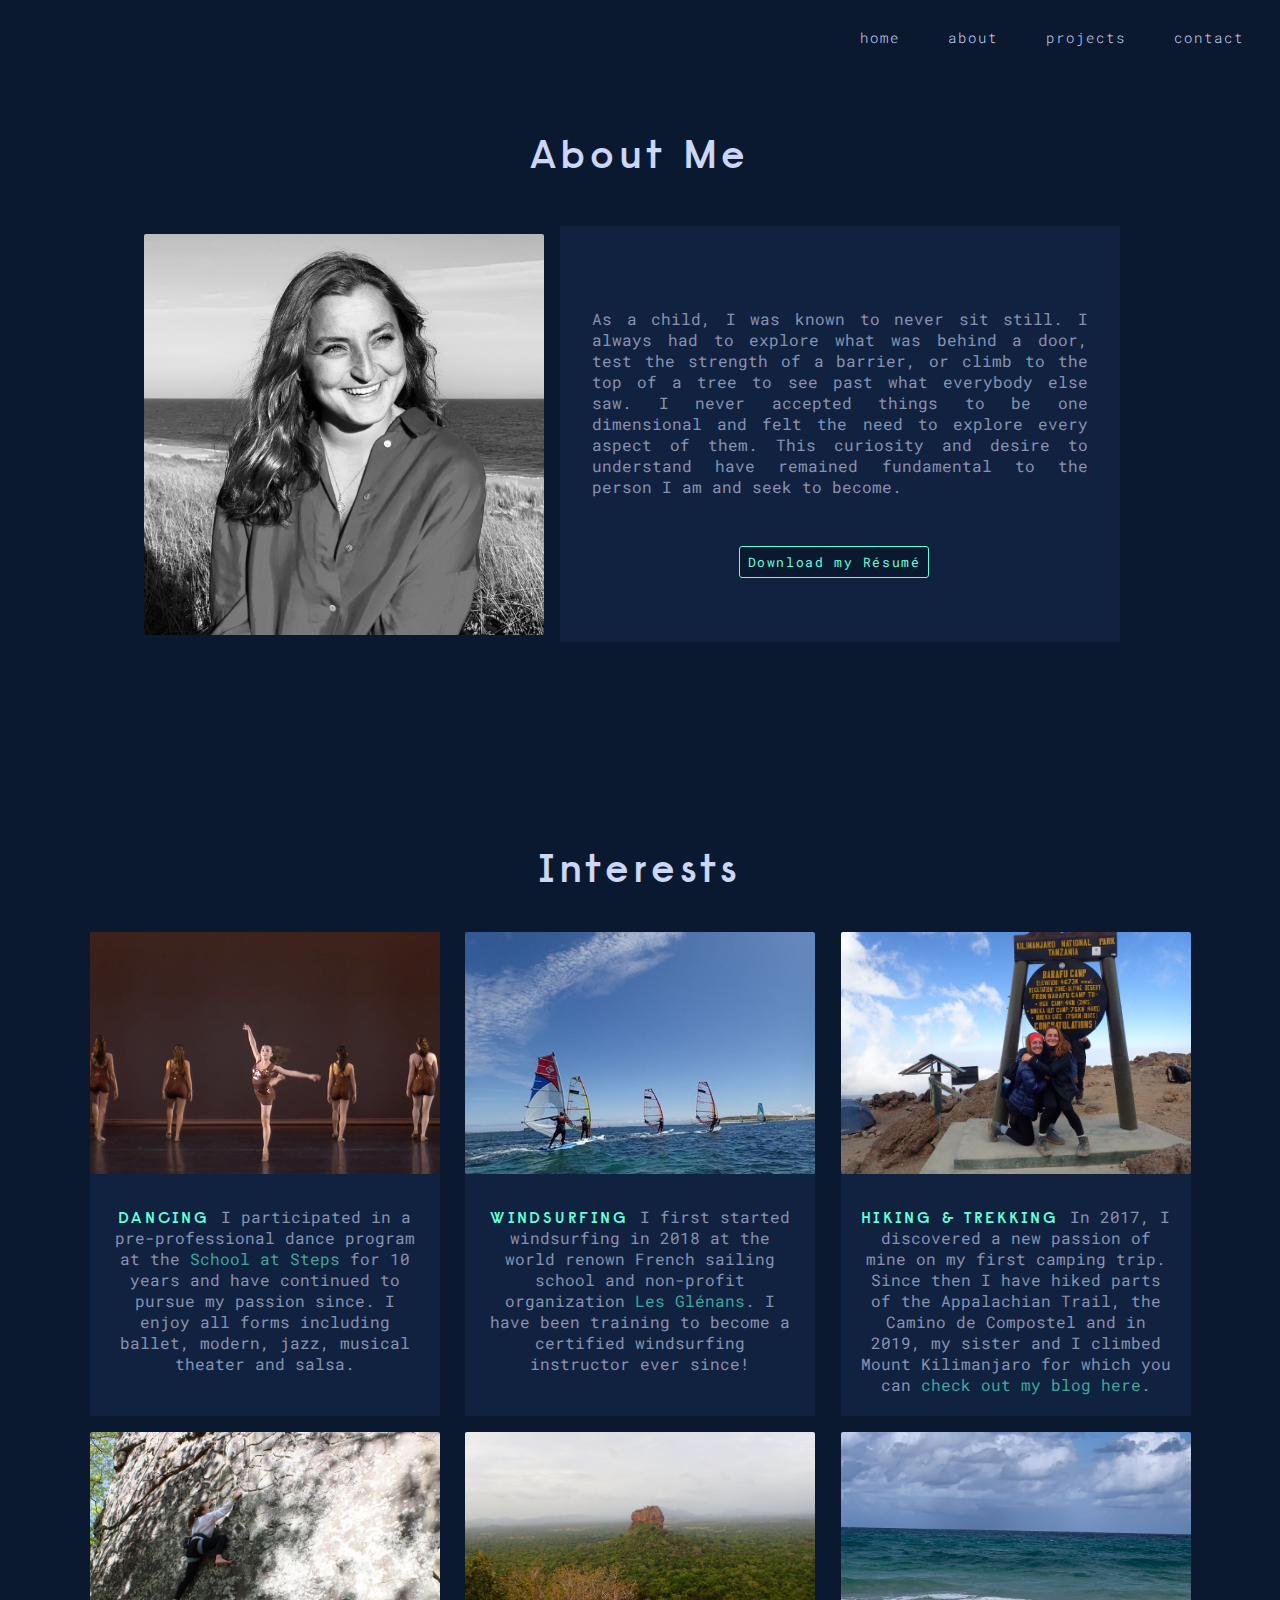
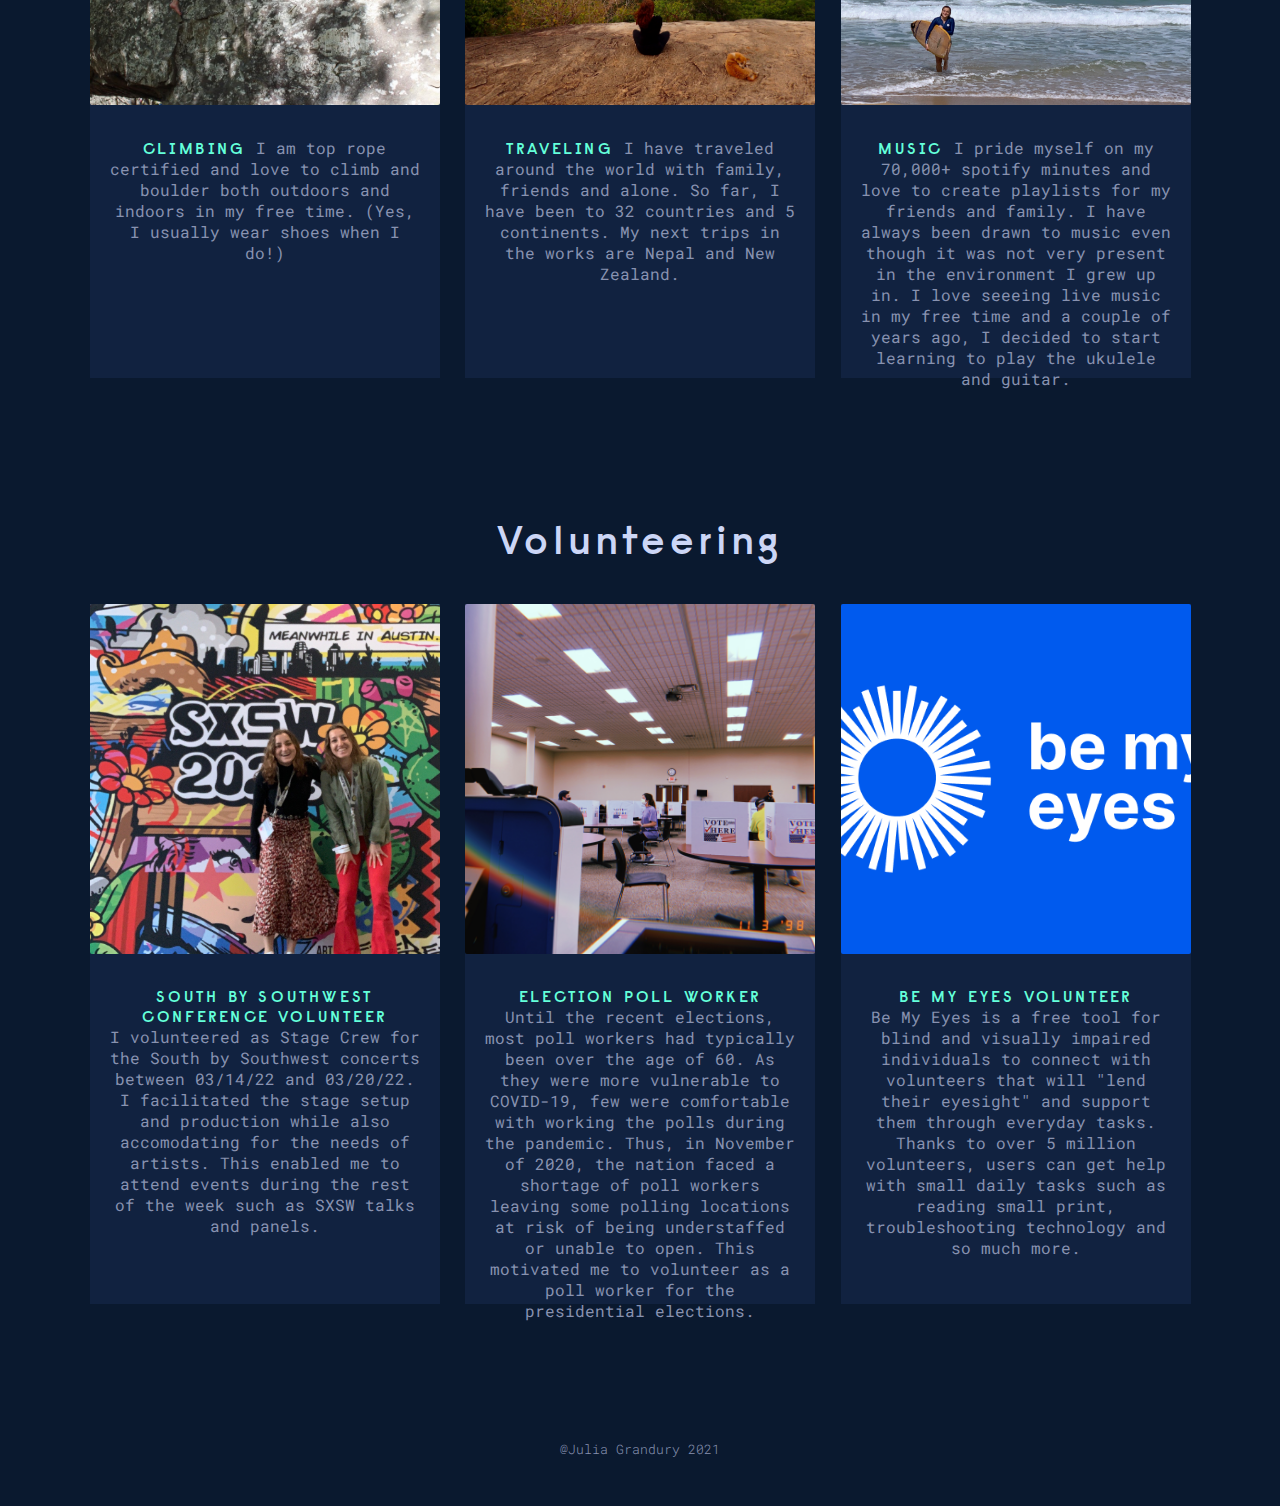
==== about.html @ 2f0310a8 "index.html edited for mobile" ====
<html lang="en">

<head>
    <meta charset="UTF-8">
    <title>Julia Grandury</title>
    <link rel="stylesheet" href="./index.css">
    <link rel="stylesheet" href="./about.css">
    <!-- Roboto Mono -->
    <link href="https://fonts.googleapis.com/css2?family=Roboto+Mono:wght@100;200;300;400&display=swap"
        rel="stylesheet">
    <!-- Roboto -->
    <link
        href="https://fonts.googleapis.com/css2?family=Roboto:ital,wght@0,100;0,300;0,400;1,100;1,300;1,400&display=swap"
        rel="stylesheet">
</head>

<body>
    <!-- SITEWIDE HEADER BEGINNING -->
    <nav class="navbar">
        <div class="logo">JG</div>

        <div class="navbar-links">
            <ul>
                <li><a href="index.html">home</a></li>
                <li><a href="#">about</a></li>
                <li><a href="projects.html">projects</a></li>
                <li><a href="contact.html">contact</a></li>
            </ul>
        </div>
    </nav>
    <!-- SITEWIDE HEADER END -->


    <h2>About Me</h2>
    <section class="bio-container">
        <div class="profile-pic">
            <img src="images/profile.jpeg" alt="An image of Julia">
        </div>

        <div class="bio-text">
            <p> As a child, I was known to never sit still. I always had to explore what was behind a door, test the
                strength of a barrier,
                or climb to the top of a tree to see past what everybody else saw. I never accepted things to be one
                dimensional and felt the need
                to explore every aspect of them. This curiosity and desire to understand have remained fundamental to
                the person I am and seek to become.</p>

            <button class="resume-button">
                <a href="#">Download my Résumé</a>
            </button>
        </div>
    </section>


    <!-- Interests Section -->
    <h2>Interests</h2>
    <section class="interests-container">

        <div class="card">
            <img src="images/dance.png" alt="image of a dance performance">
            <div class="card-text">
                <p><span class="title">Dancing</span> I participated in a pre-professional dance program at the
                    <a target="_blank"
                        href="https://stepsnyc.com/youthprograms/academic-year/pre-professional-program-ages-7-18/">School
                        at Steps</a> for 10 years and have continued to pursue my passion since. I enjoy all forms
                    including ballet, modern, jazz,
                    musical theater and salsa.
                </p>
            </div>
        </div>

        <div class="card">
            <img src="images/windsurf.JPG" alt="image of windsurfers">
            <div class="card-text">
                <p><span class="title">Windsurfing</span> I first started windsurfing in 2018 at the world renown French
                    sailing school
                    and non-profit organization <a target="_blank" href="https://www.glenans.asso.fr/">Les Glénans</a>.
                    I have been training to become a certified windsurfing instructor ever since!</p>
            </div>
        </div>

        <div class="card">
            <img src="images/kili.JPG" alt="">
            <div class="card-text">
                <p><span class="title">Hiking & Trekking</span> In 2017, I discovered a new passion of mine on my first
                    camping trip. Since then I have hiked parts of the Appalachian Trail, the Camino de Compostel and in
                    2019, my
                    sister and I climbed Mount Kilimanjaro for which you can <a target="_blank"
                        href="error404.html">check out my blog here</a>.
                </p>
            </div>
        </div>

        <div class="card">
            <img src="images/climbing.JPG" alt="">
            <div class="card-text">
                <p><span class="title">Climbing</span> I am top rope certified and love to climb and boulder
                    both outdoors and indoors in my free time. (Yes, I usually wear shoes when I do!)</p>
            </div>
        </div>

        <div class="card">
            <img src="images/srilanka.JPG" alt="">
            <div class="card-text">
                <p><span class="title">Traveling</span> I have traveled around the world with family, friends and alone.
                    So far, I have been to 32 countries and 5 continents. My next trips in the works are
                    Nepal and New Zealand.</p>
            </div>
        </div>

        <div class="card">
            <img src="images/surf.JPEG" alt="">
            <div class="card-text">
                <p><span class="title">Music</span> I pride myself on my 70,000+ spotify minutes and love to create
                    playlists for my friends and family. I have always been drawn to music even though it was not very
                    present in the environment I grew up in. I love seeeing live music in my free time and a couple of
                    years ago, I decided to start learning to play the ukulele and guitar.
            </div>
        </div>

    </section>


    <!-- Volunteering Section -->
    <h2>Volunteering</h2>
    <section class="volunteer-container">

        <div class="card">
            <img src="images/sxsw.jpeg" alt="">
            <div class="card-text">
                <p><span class="title">South By Southwest Conference Volunteer</span><br>
                    I volunteered as Stage Crew for the South by Southwest concerts between 03/14/22 and 03/20/22.
                    I facilitated the stage setup and production while also accomodating for the needs of artists.
                    This enabled me to attend events during the rest of the week such as SXSW talks and panels.
                </p>
            </div>
        </div>

        <div class="card">
            <img src="images/pollworking.JPG" alt="">
            <div class="card-text">
                <p><span class="title">Election Poll Worker</span><br> Until the recent elections, most poll workers had
                    typically been over the age of 60. As they were more vulnerable to COVID-19, few were comfortable
                    with working the polls during the pandemic. Thus, in November of 2020, the nation faced a shortage
                    of poll workers leaving some polling locations at risk of being understaffed or unable to open. This
                    motivated me to volunteer as a poll worker for the presidential elections.
                </p>
            </div>
        </div>

        <div class="card">
            <img src="images/bemyeyes.png" alt="">
            <div class="card-text">
                <p><span class="title">Be My Eyes Volunteer</span><br> Be My Eyes is a free tool for blind and visually
                    impaired individuals to connect with volunteers that will "lend their eyesight" and support
                    them through everyday tasks. Thanks to over 5 million volunteers, users can get help
                    with small daily tasks such as reading small print, troubleshooting
                    technology and so much more.
                </p>
            </div>
        </div>

    </section>

    <footer>
        <p>@Julia Grandury 2021</p>
    </footer>

</body>

</html>
---- index.css ----
@font-face {
    font-family: 'Raisonne';
    src: url("fonts/raisonne/@font-face/05d0872c73920fc4541caa9c7950f686.eot");
    src: url("fonts/raisonne/@font-face/05d0872c73920fc4541caa9c7950f686.woff") format("woff"),
        url("fonts/raisonne/@font-face/05d0872c73920fc4541caa9c7950f686.ttf") format("ttf"),
        url("fonts/raisonne/@font-face/05d0872c73920fc4541caa9c7950f686.svg") format("svg");
}

* {
    box-sizing: border-box;
    padding: 0;
    margin: 0;
}

.about a {
    color: inherit;
}

.about a:hover {
    color: #64ffda;
}

body {
    font-family: 'Roboto Mono', monospace;
    background-color: #0a192f;
    color: #8892b0;
}

.contact {
    align-items: center;
    margin: 5% 0% 5%;
}

.contact-icons {
    width: 35px;
    padding: 5px;
    border: solid 1px #64ffda;
    border-radius: 3px;
}

.contact-icons:hover {
    background-color: rgba(100, 255, 218, 0.4);
}

.contact li {
    list-style: none;
    padding-right: 10px;
}

.contact li a {
    text-decoration: none;
    padding: 0 10px;
}

.contact ul {
    display: flex;
    width: 100%;
}

footer p {
    text-align: center;
    font-size: 13px;
    font-weight: 300;
    margin-bottom: 3rem;
}

.home-container {
    width: 90%;
    margin: 4rem 5% 8rem;
}

h1 {
    color: #ffffffe6;
    font-family: 'Raisonne', sans-serif;
    font-size: 54px;
    letter-spacing: 0.25rem;
    line-height: 7rem;
}

h2 {
    color: #64ffda;
    font-family: 'Roboto Mono', monospace;
    font-size: 16px;
}
.icon{
    display: none;
}
.logo {
    font-size: 1.5rem;
    margin: 0.75rem;
    color: #0a192f;
}

.navbar {
    display: flex;
    justify-content: space-between;
    align-items: center;
    padding: 0.5rem 0.75rem;
}

.navbar-links ul {
    display: flex;
    margin: 0;
    padding: 0;
}

.navbar-links li {
    list-style: none;
}

.navbar-links li a {
    text-decoration: none;
    color: #ccd6f6;
    padding: 1.5rem;
    font-size: 14px;
    font-weight: 300;
    font-family: 'Roboto Mono', monospace;
    letter-spacing: 2px;
}

.navbar-links li a:hover {
    color: #64ffda;
}

.resume-button {
    background-color: rgb(10, 25, 47);
    border: solid 1px #64ffda;
    border-radius: 3px;
    margin-right: 0.75rem;
    padding: 8px 8px;
}

.resume-button a {
    font-family: 'Roboto Mono', monospace;
    letter-spacing: 0.1rem;
    text-decoration: none;
    color: rgb(100, 255, 218);
}

.resume-button:hover {
    background-color: rgba(100, 255, 218, 0.4);
}

.typewriter-header {
    color: #8892b0;
    margin-top: -3rem;
    overflow: hidden;
    white-space: nowrap;
    animation: typing 3.5s steps(80, end)
}

@keyframes typing {
    from {
        width: 0
    }

    to {
        width: 100%
    }
}



/* ----------------------------------------------------------------------- */
/* ----------------------------------------------------------------------- */
/* ----------------------- MEDIA QUERIES --------------------------------- */
/* ----------------------------------------------------------------------- */
/* ----------------------------------------------------------------------- */

@media only screen and (max-width: 1020px) {
    .typewriter-header {
        display: none;
    }
}

@media only screen and (max-width: 768px) {
    /* turn navbar into hamburger menu */
    .navbar {
        overflow: hidden;
        position: relative;
        padding: 1.25rem;
    }
    .navbar-links {
        display: none;
    }
    .navbar-links a {
        background-color: #0a192f;
        color: #64ffda;
        padding: 14px 16px;
        text-decoration: none;
        font-size: 17px;
        display: block;
    }
    .navbar a.icon {
        display: block;
        position: absolute;
        right: 0;
        top: 0;
    }
    .fa-bars{
        color: white;
    }
    /* fix display of contact section */
    .contact ul {
        margin-top: 5%;
        display: flex;
        flex-wrap: wrap;
        justify-content: flex-start;
    }

    .contact li {
        padding-top: 1rem;
    }

    footer {
        display: none;
    }

    .home-container p {
        text-align: justify;
        font-size: 14px;
    }

    .logo {
        display: none;
    }

    .resume-button {
        display: none;
    }
}

@media only screen and (max-width: 500px) {
    .about {
        margin-top: 2rem;
        padding-right: 1rem;
    }

    h1 {
        padding-top: 1rem;
        font-size: 35px;
        letter-spacing: 0.25rem;
        line-height: normal;
    }

    h2 {
        font-size: 14px;
    }

    .home-container {
        width: 80vh;
        margin: 12% 10%;
    }
}
---- about.css ----
.bio-container{
    margin: 1rem 5rem 8rem;
    display: inline-flex;
    flex-flow: wrap;
    align-items: center;
    justify-content: center;
}
.bio-text{
    background-color: #112240;
    font-family: 'Roboto Mono', monospace;
    text-align: center;
    width: 50%;
    min-width: 350px;
    min-height: 350px;
    margin: 1rem 1rem;
    padding: 2rem;
    border-radius: 2px;
}
.bio-text p{
    text-align: justify;
    margin: 10% 0;
}
.card{
    margin: 0.5rem 0;
    min-width: 350px;
    width: 30%;
    background-color: #112240;
}
.card img{
    width: 100%;
    height: 50%;
    object-fit: cover;
    border-radius: 2px;
}
.card .title{
    text-transform: uppercase;
    font-family: 'Raisonne', sans-serif;
    letter-spacing: 0.2rem;
    color: #64ffda;
}
.card-text{
    padding: 2rem 1rem 0;
    text-align: center;
}
.card-text a{
    text-decoration: none;
    color: rgba(100, 255, 219, 0.6);
}
.card-text a:hover{
    color: #e6f1ff;
}
h2{
    text-align: center;
    margin-top: 3.5rem;
    padding-bottom: 1rem;
    font-size: 40px;
    color: #ccd6f6;
    letter-spacing: 0.3rem;
    font-family: 'Raisonne', sans-serif;
}
.interests-container, .volunteer-container{
    width: 90%;
    margin: 1rem 5% 8rem;
    display: flex;
    flex-flow: row wrap;
    justify-content: space-evenly;
    align-items: stretch;
}
.profile-pic{
    max-width: 400px;
    max-height: 400px;
}
.profile-pic img{ 
    width: 100%;
    height: 100%;
    object-fit: cover;
    border-radius: 2px;
}
.resume-button{
    background-color:  rgb(10, 25, 47);
    border: solid 1px #64ffda;
    border-radius: 3px;
    padding: 6px 8px;
    margin-bottom: 2rem;
}
.resume-button a{
    font-family: 'Roboto Mono', monospace;
    letter-spacing: 0.1rem;
    text-decoration: none;
    color: rgb(100, 255, 218);
}





@media only screen and (max-width: 1225px) and (min-width:920px){
    .card{
        width: 40%;
    }
}
@media only screen and (max-width: 920px){
    .interests-container, .volunteer-container{
        display: inline-block;
    }
    .card{
        width: 100%;
        padding-bottom: 2rem;
        margin: 1rem 0;
    }
    .card-text{
        font-size: 14px;
    }
}
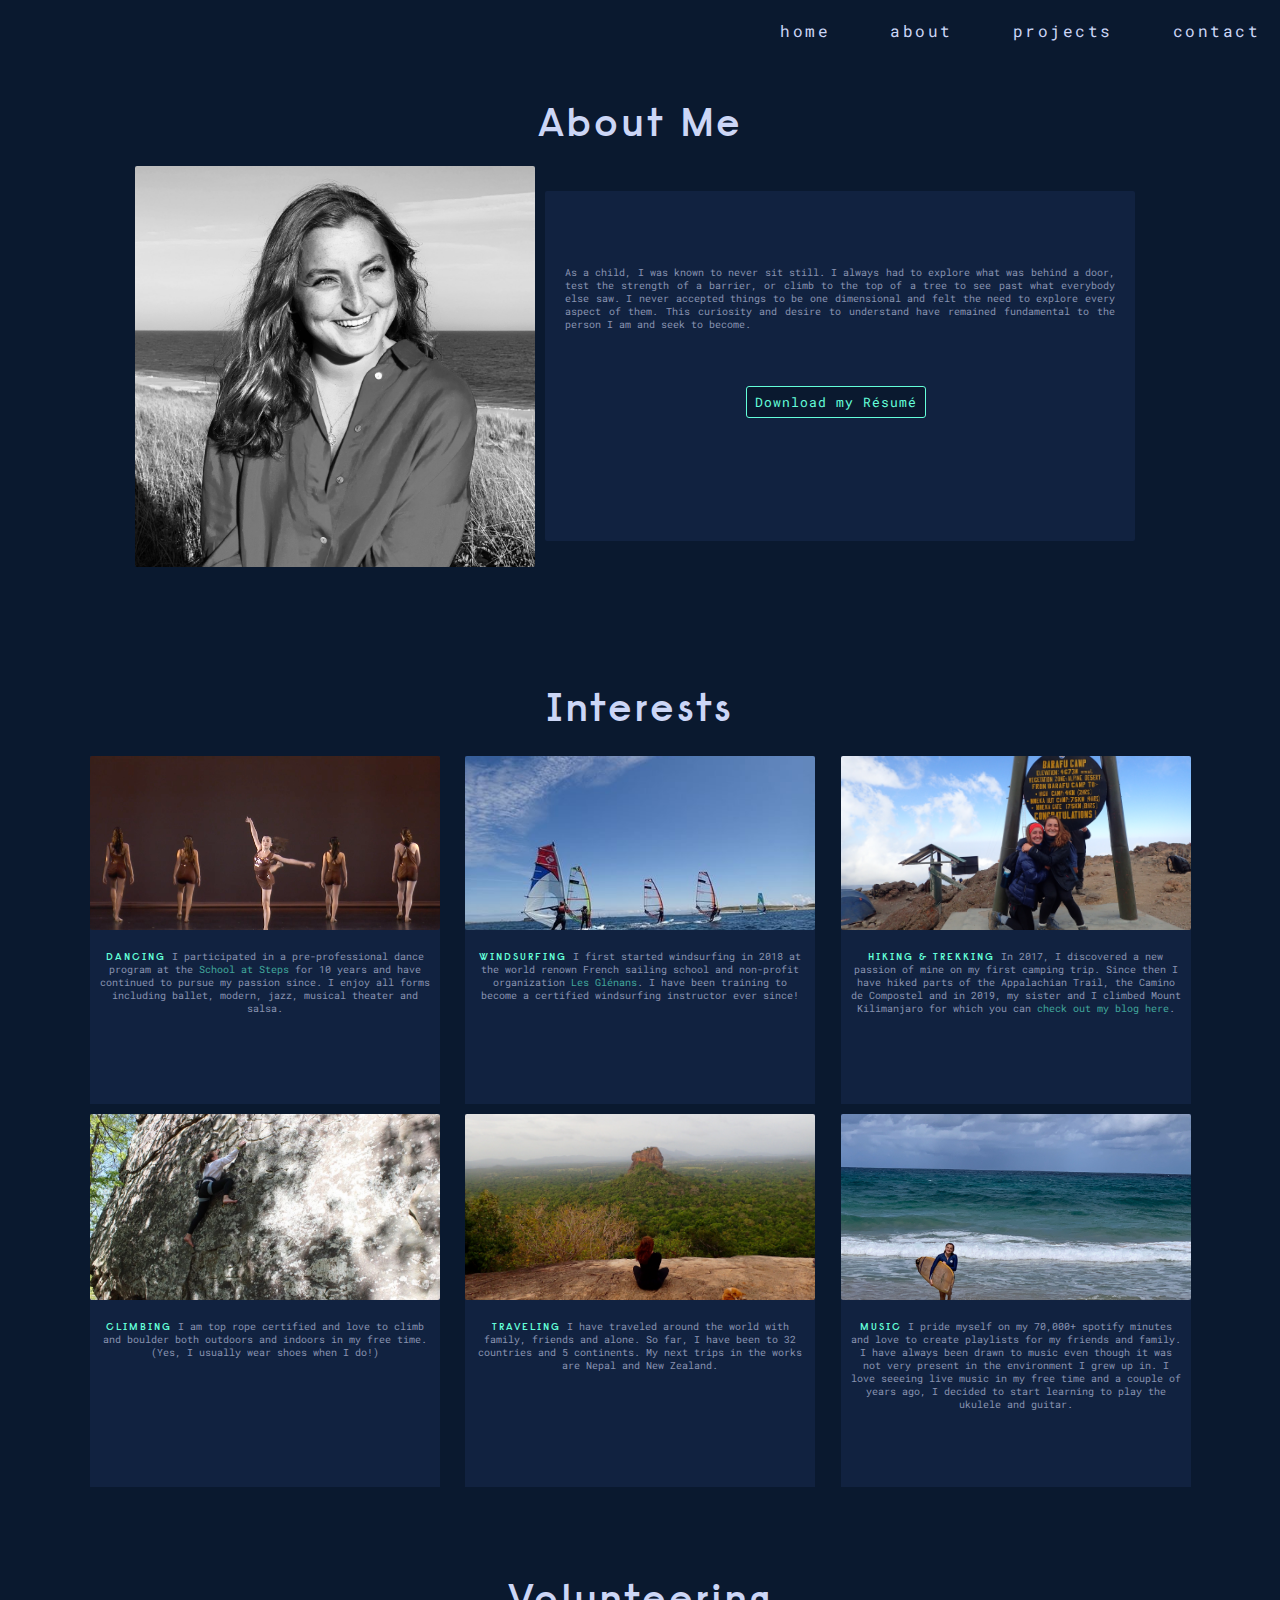
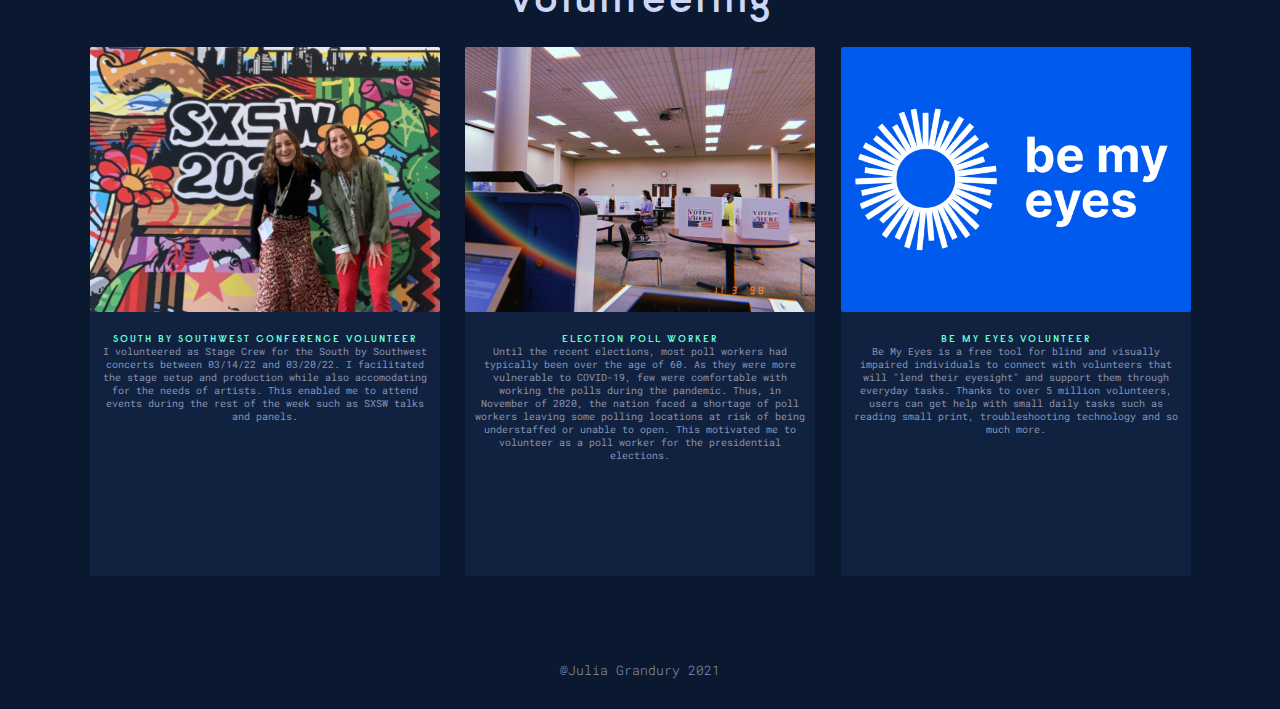
==== commit c0cffb1a: "Oh navbar please humor me" ====
--- a/about.html
+++ b/about.html
@@ -16,20 +16,31 @@
 
 <body>
     <!-- SITEWIDE HEADER BEGINNING -->
-    <nav class="navbar">
-        <div class="logo">JG</div>
-
-        <div class="navbar-links">
-            <ul>
-                <li><a href="index.html">home</a></li>
-                <li><a href="#">about</a></li>
-                <li><a href="projects.html">projects</a></li>
-                <li><a href="contact.html">contact</a></li>
+    <header class="header">
+        <nav class="navbar">
+            <a href="#" class="nav-logo">JG</a>
+            <ul class="nav-menu">
+                <li class="nav-item">
+                    <a href="index.html" class="nav-link">home</a>
+                </li>
+                <li class="nav-item">
+                    <a href="about.html" class="nav-link">about</a>
+                </li>
+                <li class="nav-item">
+                    <a href="projects.html" class="nav-link">projects</a>
+                </li>
+                <li class="nav-item">
+                    <a href="contact.html" class="nav-link">contact</a>
+                </li>
             </ul>
-        </div>
-    </nav>
+            <div class="hamburger">
+                <span class="bar"></span>
+                <span class="bar"></span>
+                <span class="bar"></span>
+            </div>
+        </nav>
+    </header>
     <!-- SITEWIDE HEADER END -->
-
 
     <h2>About Me</h2>
     <section class="bio-container">
--- a/index.css
+++ b/index.css
@@ -7,9 +7,9 @@
 }
 
 * {
+    margin: 0;
+    padding: 0;
     box-sizing: border-box;
-    padding: 0;
-    margin: 0;
 }
 
 .about a {
@@ -18,6 +18,10 @@
 
 .about a:hover {
     color: #64ffda;
+}
+
+.about p{
+    font-size: 18px;
 }
 
 body {
@@ -64,61 +68,78 @@
     margin-bottom: 3rem;
 }
 
+.hamburger {
+    display: none;
+}
+
+.hamburger .bar {
+    display: block;
+    width: 25px;
+    height: 3px;
+    margin: 5px auto;
+    -webkit-transition: all 0.3s ease-in-out;
+    transition: all 0.3s ease-in-out;
+    background-color: #64ffda;
+}
+
+html {
+    font-size: 62.5%;
+    background-color: #0a192f;
+}
+
 .home-container {
-    width: 90%;
-    margin: 4rem 5% 8rem;
+    padding: 6rem;
+    margin-top: 3%;
 }
 
 h1 {
     color: #ffffffe6;
     font-family: 'Raisonne', sans-serif;
-    font-size: 54px;
+    font-size: 60px;
     letter-spacing: 0.25rem;
-    line-height: 7rem;
+    line-height: 10rem;
 }
 
 h2 {
     color: #64ffda;
     font-family: 'Roboto Mono', monospace;
-    font-size: 16px;
-}
-.icon{
-    display: none;
-}
-.logo {
-    font-size: 1.5rem;
-    margin: 0.75rem;
-    color: #0a192f;
+    font-size: 20px;
+}
+
+.nav-menu {
+    display: flex;
+    justify-content: space-between;
+    align-items: center;
+}
+
+.nav-menu li {
+    list-style: none;
 }
 
 .navbar {
     display: flex;
     justify-content: space-between;
     align-items: center;
-    padding: 0.5rem 0.75rem;
-}
-
-.navbar-links ul {
-    display: flex;
-    margin: 0;
-    padding: 0;
-}
-
-.navbar-links li {
-    list-style: none;
-}
-
-.navbar-links li a {
+    padding: 2rem 2rem;
+}
+
+.nav-logo {
+    color: #0a192f;
+}
+
+.nav-item a {
     text-decoration: none;
+    font-size: 16px;
+    font-weight: 400;
     color: #ccd6f6;
-    padding: 1.5rem;
-    font-size: 14px;
-    font-weight: 300;
-    font-family: 'Roboto Mono', monospace;
-    letter-spacing: 2px;
-}
-
-.navbar-links li a:hover {
+    letter-spacing: 0.25rem;
+}
+
+.nav-item {
+    margin-left: 6rem;
+}
+
+.nav-link:hover {
     color: #64ffda;
 }
 
@@ -159,8 +180,6 @@
     }
 }
 
-
-
 /* ----------------------------------------------------------------------- */
 /* ----------------------------------------------------------------------- */
 /* ----------------------- MEDIA QUERIES --------------------------------- */
@@ -171,36 +190,52 @@
     .typewriter-header {
         display: none;
     }
+
+    #comma {
+        display: none;
+    }
 }
 
 @media only screen and (max-width: 768px) {
-    /* turn navbar into hamburger menu */
-    .navbar {
-        overflow: hidden;
-        position: relative;
-        padding: 1.25rem;
-    }
-    .navbar-links {
-        display: none;
-    }
-    .navbar-links a {
-        background-color: #0a192f;
-        color: #64ffda;
-        padding: 14px 16px;
-        text-decoration: none;
-        font-size: 17px;
+
+    /* Responsiveness of navbar */
+    .nav-menu {
+        position: fixed;
+        left: -100%;
+        top: 5rem;
+        flex-direction: column;
+        background-color: rgb(17, 34, 64);
+        width: 100%;
+        text-align: center;
+        transition: 0.3s;
+    }
+
+    .nav-menu.active {
+        left: 0;
+    }
+
+    .nav-item {
+        margin: 2.5rem 0;
+    }
+
+    .hamburger {
         display: block;
-    }
-    .navbar a.icon {
-        display: block;
-        position: absolute;
-        right: 0;
-        top: 0;
-    }
-    .fa-bars{
-        color: white;
-    }
-    /* fix display of contact section */
+        cursor: pointer;
+    }
+
+    .hamburger.active .bar:nth-child(2) {
+        opacity: 0;
+    }
+
+    .hamburger.active .bar:nth-child(1) {
+        transform: translateY(8px) rotate(45deg);
+    }
+
+    .hamburger.active .bar:nth-child(3) {
+        transform: translateY(-8px) rotate(-45deg);
+    }
+
+    /* Display of footer and contact area */
     .contact ul {
         margin-top: 5%;
         display: flex;
@@ -218,11 +253,7 @@
 
     .home-container p {
         text-align: justify;
-        font-size: 14px;
-    }
-
-    .logo {
-        display: none;
+        font-size: 16px;
     }
 
     .resume-button {
@@ -230,7 +261,7 @@
     }
 }
 
-@media only screen and (max-width: 500px) {
+@media only screen and (max-width: 500px) and (orientation: portrait) {
     .about {
         margin-top: 2rem;
         padding-right: 1rem;
@@ -246,9 +277,4 @@
     h2 {
         font-size: 14px;
     }
-
-    .home-container {
-        width: 80vh;
-        margin: 12% 10%;
-    }
 }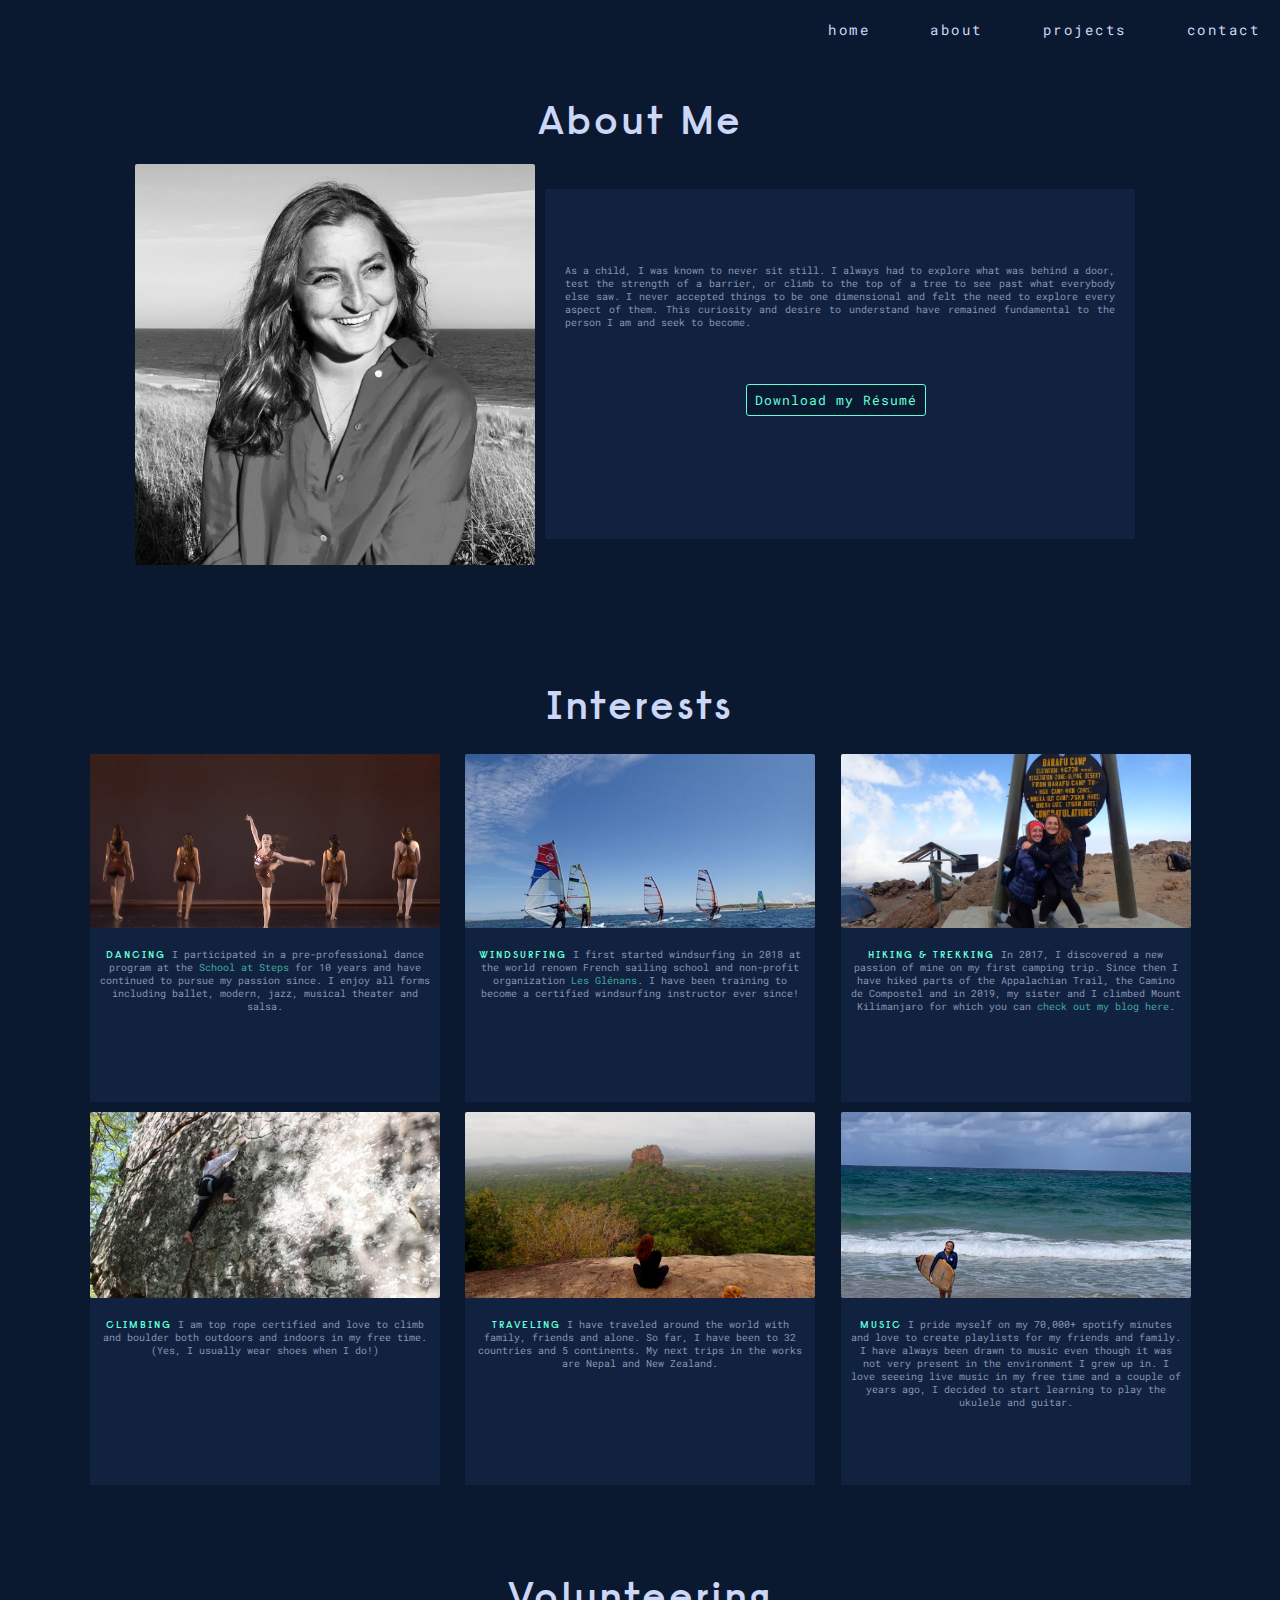
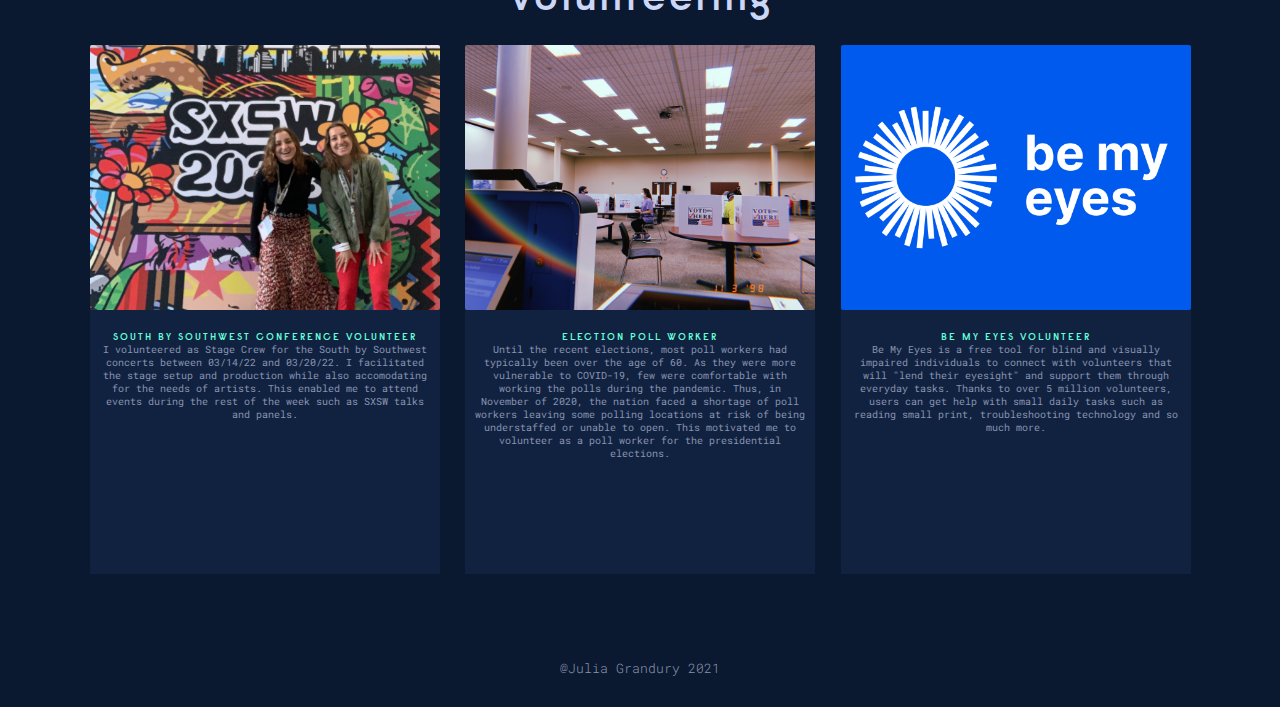
==== commit 267ed6cc: "Made a separate navbar css file" ====
--- a/about.html
+++ b/about.html
@@ -4,6 +4,7 @@
     <meta charset="UTF-8">
     <title>Julia Grandury</title>
     <link rel="stylesheet" href="./index.css">
+    <link rel="stylesheet" href="./navbar.css">
     <link rel="stylesheet" href="./about.css">
     <!-- Roboto Mono -->
     <link href="https://fonts.googleapis.com/css2?family=Roboto+Mono:wght@100;200;300;400&display=swap"
--- a/index.css
+++ b/index.css
@@ -21,7 +21,7 @@
 }
 
 .about p{
-    font-size: 18px;
+    font-size: 16px;
 }
 
 body {
@@ -68,20 +68,6 @@
     margin-bottom: 3rem;
 }
 
-.hamburger {
-    display: none;
-}
-
-.hamburger .bar {
-    display: block;
-    width: 25px;
-    height: 3px;
-    margin: 5px auto;
-    -webkit-transition: all 0.3s ease-in-out;
-    transition: all 0.3s ease-in-out;
-    background-color: #64ffda;
-}
-
 html {
     font-size: 62.5%;
     background-color: #0a192f;
@@ -89,13 +75,12 @@
 
 .home-container {
     padding: 6rem;
-    margin-top: 3%;
 }
 
 h1 {
     color: #ffffffe6;
     font-family: 'Raisonne', sans-serif;
-    font-size: 60px;
+    font-size: 50px;
     letter-spacing: 0.25rem;
     line-height: 10rem;
 }
@@ -103,44 +88,7 @@
 h2 {
     color: #64ffda;
     font-family: 'Roboto Mono', monospace;
-    font-size: 20px;
-}
-
-.nav-menu {
-    display: flex;
-    justify-content: space-between;
-    align-items: center;
-}
-
-.nav-menu li {
-    list-style: none;
-}
-
-.navbar {
-    display: flex;
-    justify-content: space-between;
-    align-items: center;
-    padding: 2rem 2rem;
-}
-
-.nav-logo {
-    color: #0a192f;
-}
-
-.nav-item a {
-    text-decoration: none;
-    font-size: 16px;
-    font-weight: 400;
-    color: #ccd6f6;
-    letter-spacing: 0.25rem;
-}
-
-.nav-item {
-    margin-left: 6rem;
-}
-
-.nav-link:hover {
-    color: #64ffda;
+    font-size: 18px;
 }
 
 .resume-button {
@@ -197,44 +145,6 @@
 }
 
 @media only screen and (max-width: 768px) {
-
-    /* Responsiveness of navbar */
-    .nav-menu {
-        position: fixed;
-        left: -100%;
-        top: 5rem;
-        flex-direction: column;
-        background-color: rgb(17, 34, 64);
-        width: 100%;
-        text-align: center;
-        transition: 0.3s;
-    }
-
-    .nav-menu.active {
-        left: 0;
-    }
-
-    .nav-item {
-        margin: 2.5rem 0;
-    }
-
-    .hamburger {
-        display: block;
-        cursor: pointer;
-    }
-
-    .hamburger.active .bar:nth-child(2) {
-        opacity: 0;
-    }
-
-    .hamburger.active .bar:nth-child(1) {
-        transform: translateY(8px) rotate(45deg);
-    }
-
-    .hamburger.active .bar:nth-child(3) {
-        transform: translateY(-8px) rotate(-45deg);
-    }
-
     /* Display of footer and contact area */
     .contact ul {
         margin-top: 5%;
--- a/navbar.css
+++ b/navbar.css
@@ -0,0 +1,90 @@
+.hamburger {
+    display: none;
+}
+
+.hamburger .bar {
+    display: block;
+    width: 25px;
+    height: 3px;
+    margin: 5px auto;
+    -webkit-transition: all 0.3s ease-in-out;
+    transition: all 0.3s ease-in-out;
+    background-color: #64ffda;
+}
+
+.nav-menu {
+    display: flex;
+    justify-content: space-between;
+    align-items: center;
+}
+
+.nav-menu li {
+    list-style: none;
+}
+
+.navbar {
+    display: flex;
+    justify-content: space-between;
+    align-items: center;
+    padding: 2rem 2rem;
+}
+
+.nav-logo {
+    color: #0a192f;
+}
+
+.nav-item a {
+    text-decoration: none;
+    font-size: 14px;
+    font-weight: 400;
+    color: #ccd6f6;
+    letter-spacing: 0.25rem;
+}
+
+.nav-item {
+    margin-left: 6rem;
+}
+
+.nav-link:hover {
+    color: #64ffda;
+}
+
+@media only screen and (max-width: 768px) {
+
+    /* Responsiveness of navbar */
+    .nav-menu {
+        position: fixed;
+        left: -100%;
+        top: 5rem;
+        flex-direction: column;
+        background-color: rgb(17, 34, 64);
+        width: 100%;
+        text-align: center;
+        transition: 0.3s;
+    }
+
+    .nav-menu.active {
+        left: 0;
+    }
+
+    .nav-item {
+        margin: 2.5rem 0;
+    }
+
+    .hamburger {
+        display: block;
+        cursor: pointer;
+    }
+
+    .hamburger.active .bar:nth-child(2) {
+        opacity: 0;
+    }
+
+    .hamburger.active .bar:nth-child(1) {
+        transform: translateY(8px) rotate(45deg);
+    }
+
+    .hamburger.active .bar:nth-child(3) {
+        transform: translateY(-8px) rotate(-45deg);
+    }
+}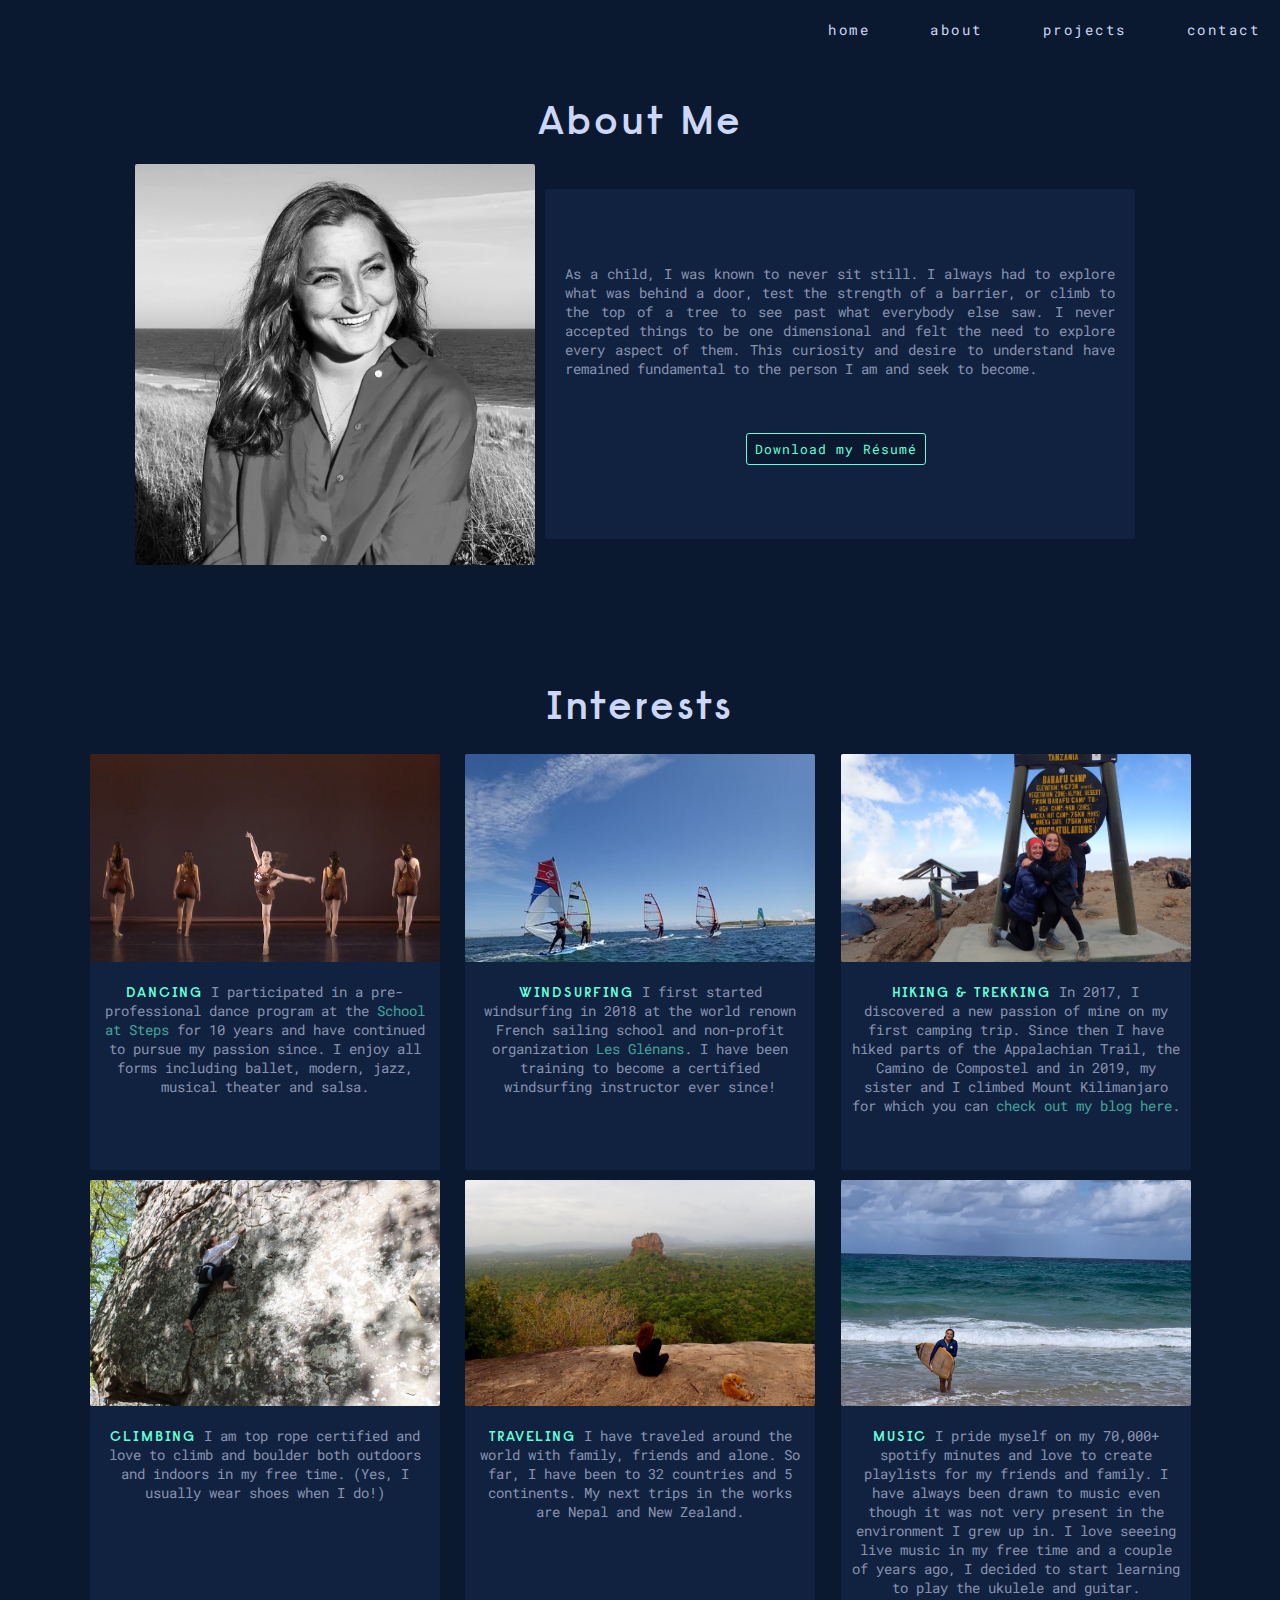
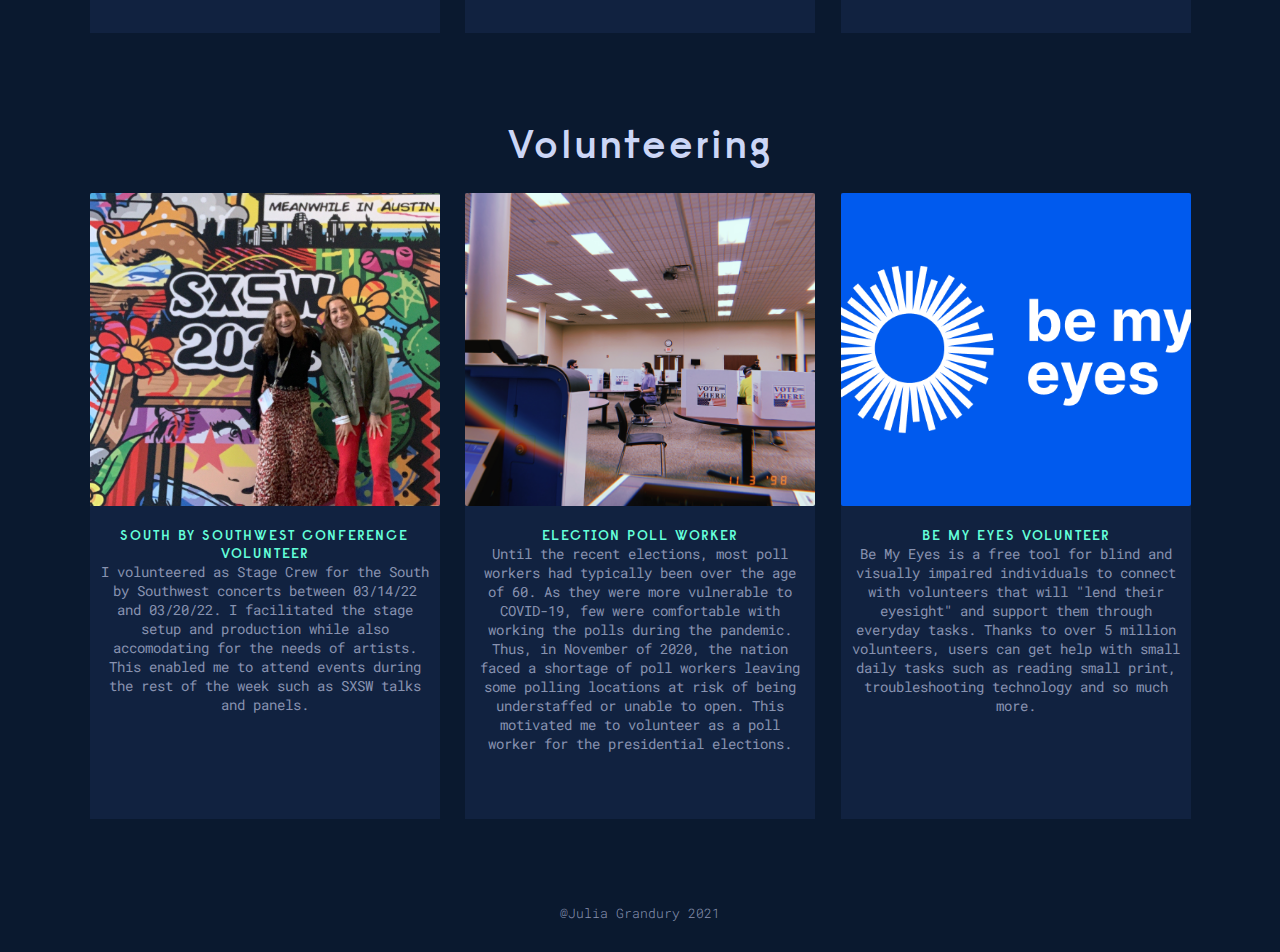
==== commit 8cab4ece: "Keep your browser on 100 percent ya dummy" ====
--- a/about.html
+++ b/about.html
@@ -178,6 +178,7 @@
         <p>@Julia Grandury 2021</p>
     </footer>
 
+    <script src="navigation.js"></script>
 </body>
 
 </html>--- a/about.css
+++ b/about.css
@@ -18,6 +18,7 @@
 }
 .bio-text p{
     text-align: justify;
+    font-size: 14px;
     margin: 10% 0;
 }
 .card{
@@ -41,6 +42,7 @@
 .card-text{
     padding: 2rem 1rem 0;
     text-align: center;
+    font-size: 14px;
 }
 .card-text a{
     text-decoration: none;
@@ -90,10 +92,6 @@
     color: rgb(100, 255, 218);
 }
 
-
-
-
-
 @media only screen and (max-width: 1225px) and (min-width:920px){
     .card{
         width: 40%;
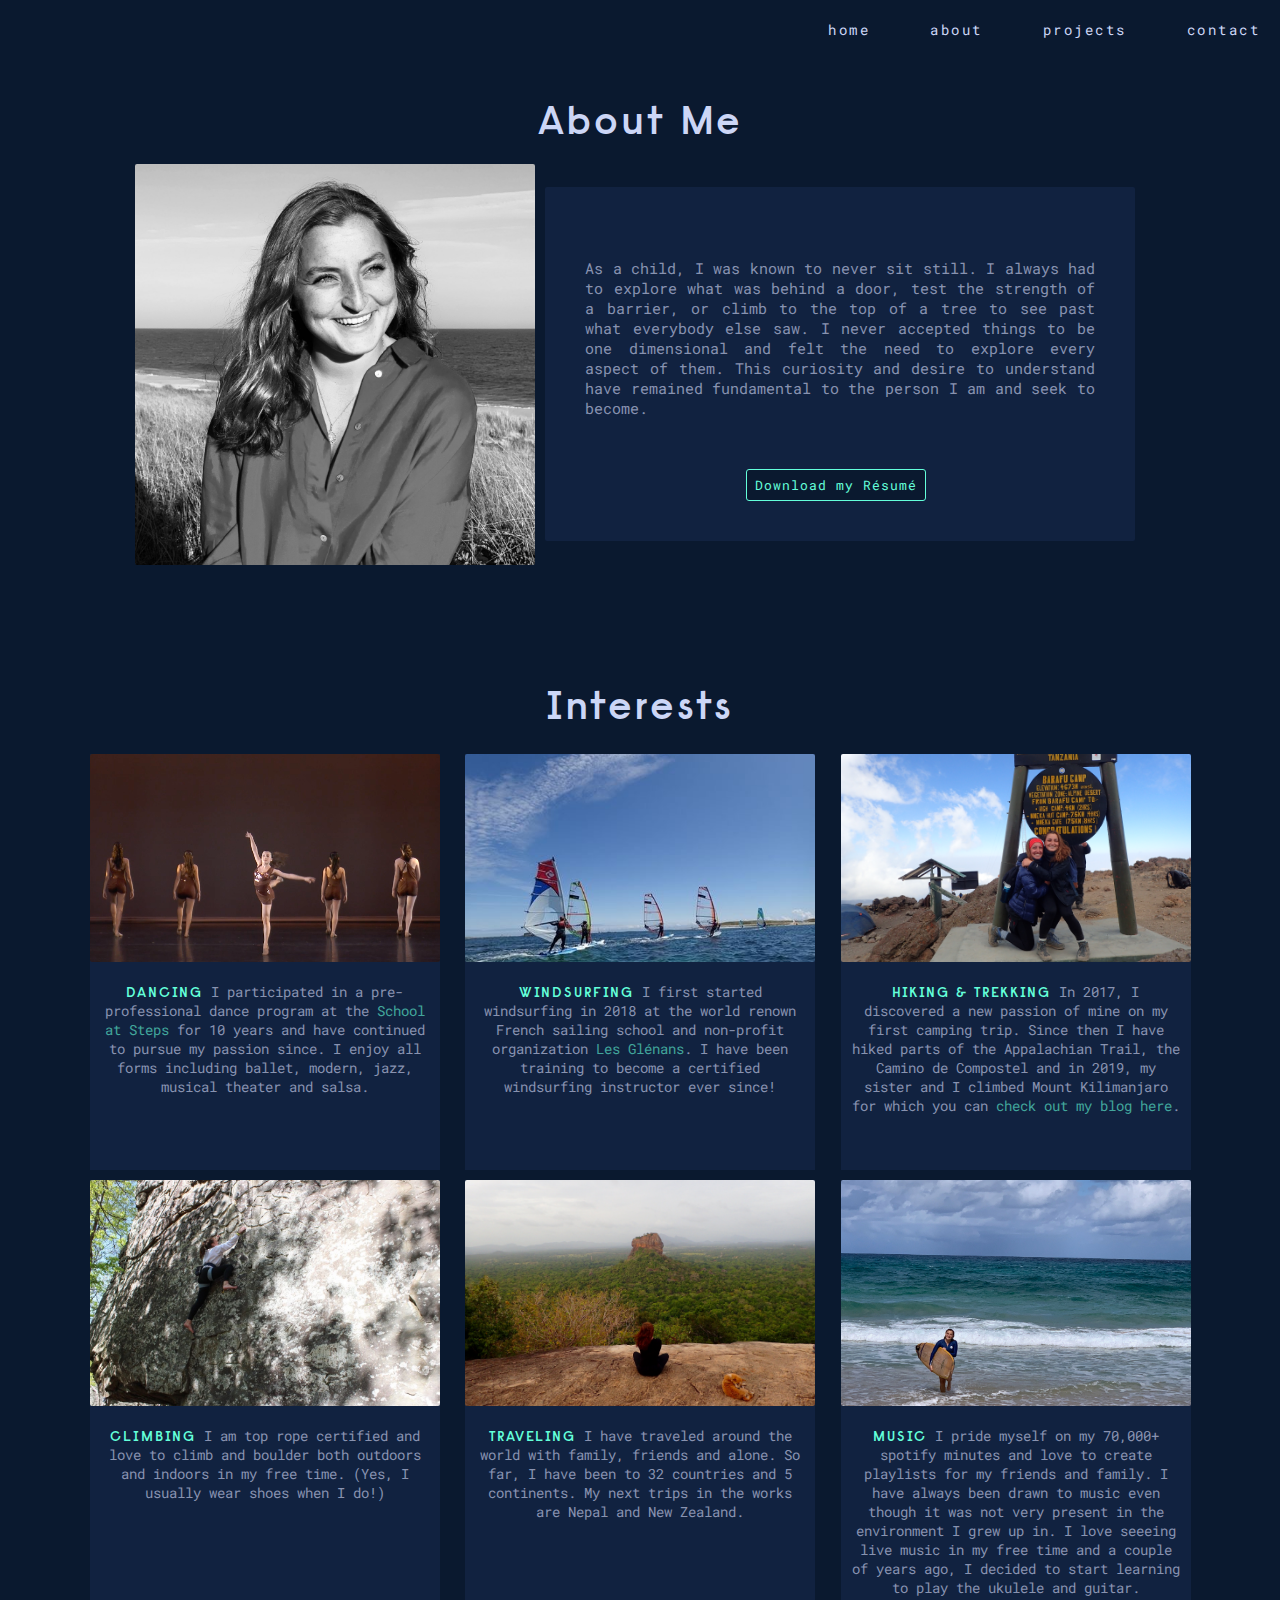
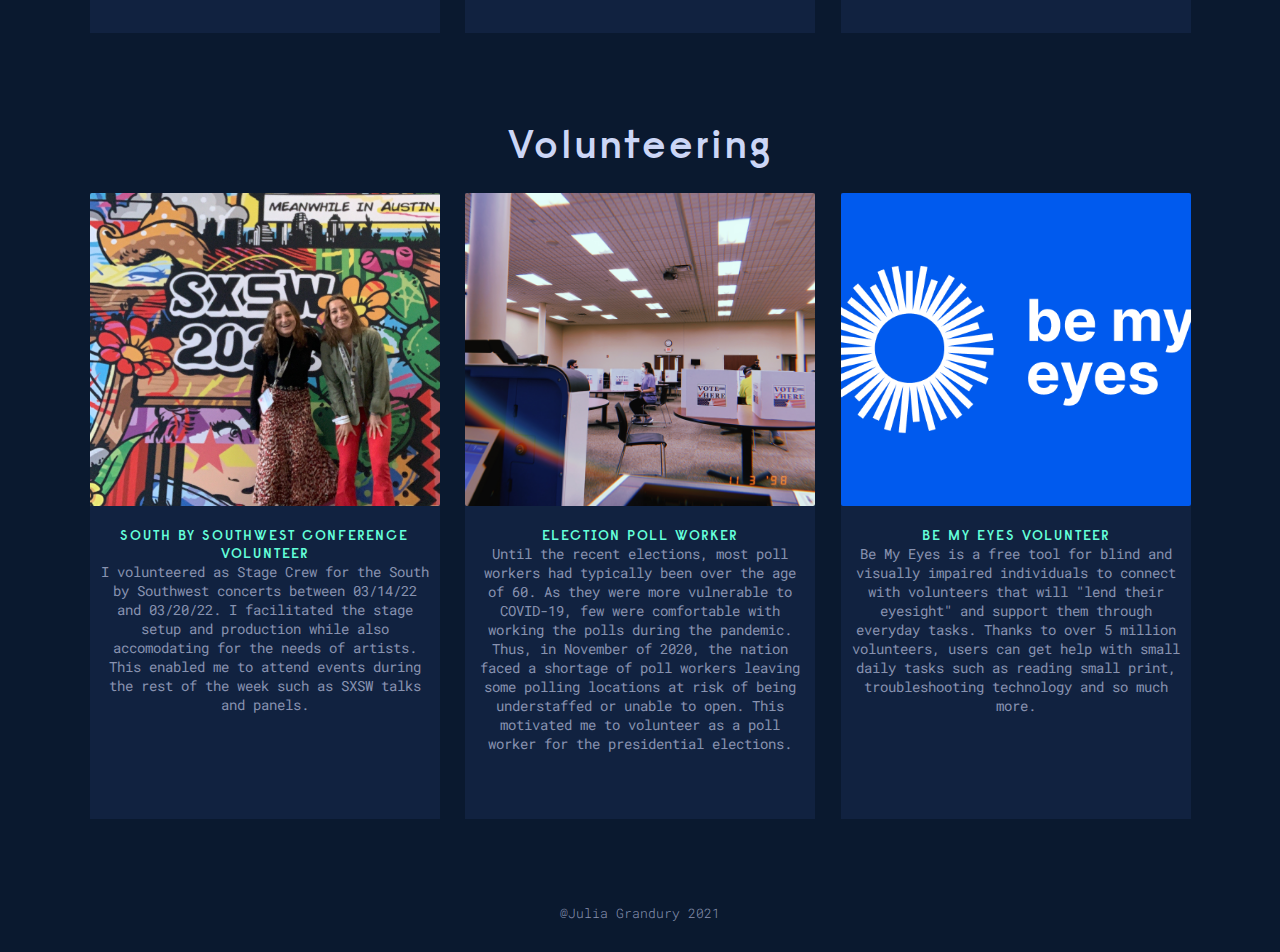
==== commit ae13067d: "clickable projects baby" ====
--- a/about.html
+++ b/about.html
@@ -4,7 +4,6 @@
     <meta charset="UTF-8">
     <title>Julia Grandury</title>
     <link rel="stylesheet" href="./index.css">
-    <link rel="stylesheet" href="./navbar.css">
     <link rel="stylesheet" href="./about.css">
     <!-- Roboto Mono -->
     <link href="https://fonts.googleapis.com/css2?family=Roboto+Mono:wght@100;200;300;400&display=swap"
@@ -178,6 +177,7 @@
         <p>@Julia Grandury 2021</p>
     </footer>
 
+    <link rel="stylesheet" href="./navbar.css">
     <script src="navigation.js"></script>
 </body>
 
--- a/about.css
+++ b/about.css
@@ -13,12 +13,12 @@
     min-width: 350px;
     min-height: 350px;
     margin: 1rem 1rem;
-    padding: 2rem;
+    padding: 2rem 4rem;
     border-radius: 2px;
 }
 .bio-text p{
     text-align: justify;
-    font-size: 14px;
+    font-size: 15px;
     margin: 10% 0;
 }
 .card{
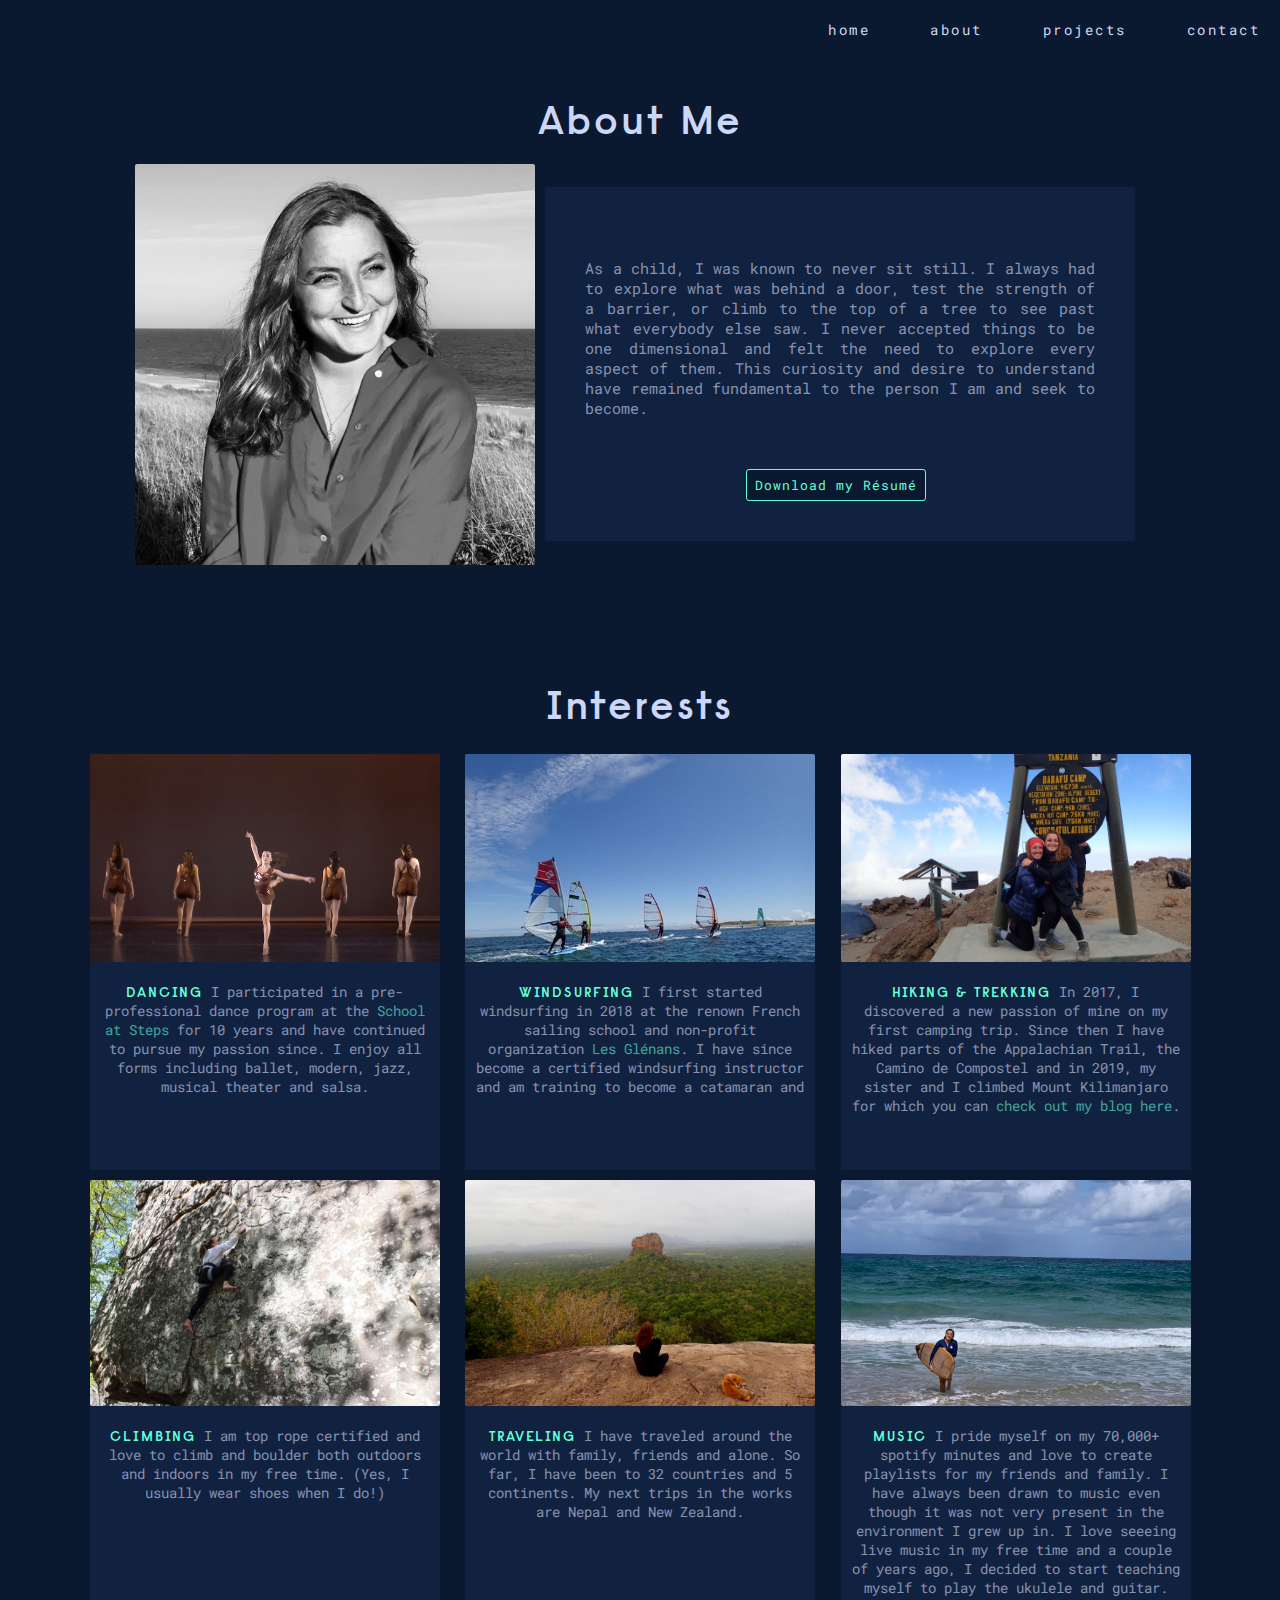
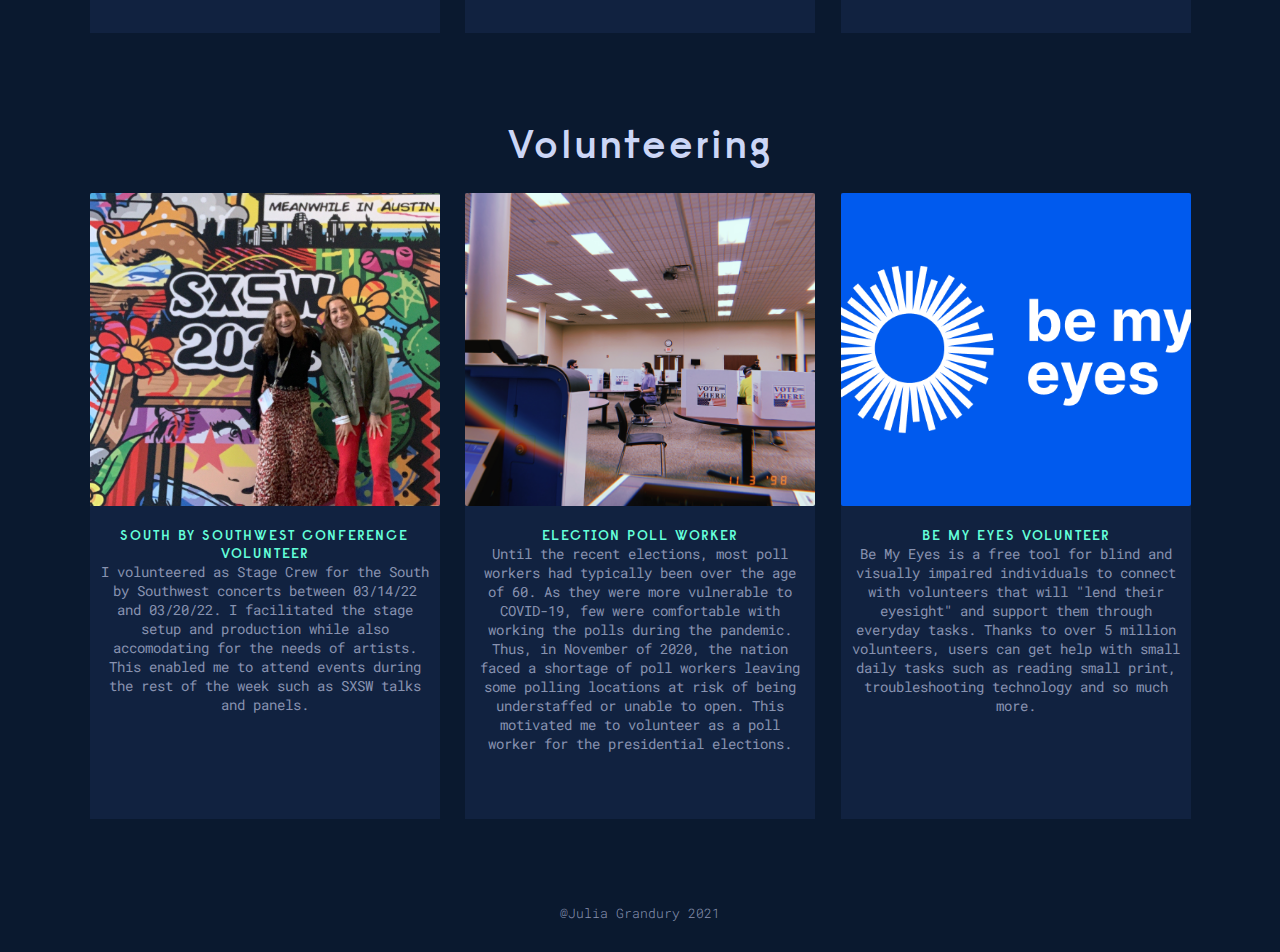
==== commit e5bcf141: "Download Resume Button and developper typo" ====
--- a/about.html
+++ b/about.html
@@ -2,16 +2,16 @@
 
 <head>
     <meta charset="UTF-8">
+    <meta name="viewport" content="width=device-width, initial-scale=1">
     <title>Julia Grandury</title>
-    <link rel="stylesheet" href="./index.css">
-    <link rel="stylesheet" href="./about.css">
+
+    <link rel="stylesheet" href="css/index.css">
+    <link rel="stylesheet" href="css/navbar.css">
+    <link rel="stylesheet" href="css/about.css">
     <!-- Roboto Mono -->
-    <link href="https://fonts.googleapis.com/css2?family=Roboto+Mono:wght@100;200;300;400&display=swap"
-        rel="stylesheet">
+    <link href="https://fonts.googleapis.com/css2?family=Roboto+Mono:wght@100;200;300;400&display=swap" rel="stylesheet">
     <!-- Roboto -->
-    <link
-        href="https://fonts.googleapis.com/css2?family=Roboto:ital,wght@0,100;0,300;0,400;1,100;1,300;1,400&display=swap"
-        rel="stylesheet">
+    <link href="https://fonts.googleapis.com/css2?family=Roboto:ital,wght@0,100;0,300;0,400;1,100;1,300;1,400&display=swap" rel="stylesheet">
 </head>
 
 <body>
@@ -45,7 +45,7 @@
     <h2>About Me</h2>
     <section class="bio-container">
         <div class="profile-pic">
-            <img src="images/profile.jpeg" alt="An image of Julia">
+            <img src="assets/profile.jpeg" alt="An image of Julia">
         </div>
 
         <div class="bio-text">
@@ -55,9 +55,8 @@
                 dimensional and felt the need
                 to explore every aspect of them. This curiosity and desire to understand have remained fundamental to
                 the person I am and seek to become.</p>
-
             <button class="resume-button">
-                <a href="#">Download my Résumé</a>
+                <a href="./assets/GranduryJulia_Resume.pdf" target="_blank">Download my Résumé</a>
             </button>
         </div>
     </section>
@@ -68,7 +67,7 @@
     <section class="interests-container">
 
         <div class="card">
-            <img src="images/dance.png" alt="image of a dance performance">
+            <img src="assets/dance.png" alt="image of a dance performance">
             <div class="card-text">
                 <p><span class="title">Dancing</span> I participated in a pre-professional dance program at the
                     <a target="_blank"
@@ -81,17 +80,17 @@
         </div>
 
         <div class="card">
-            <img src="images/windsurf.JPG" alt="image of windsurfers">
+            <img src="assets/windsurf.JPG" alt="image of windsurfers">
             <div class="card-text">
-                <p><span class="title">Windsurfing</span> I first started windsurfing in 2018 at the world renown French
+                <p><span class="title">Windsurfing</span> I first started windsurfing in 2018 at the renown French
                     sailing school
                     and non-profit organization <a target="_blank" href="https://www.glenans.asso.fr/">Les Glénans</a>.
-                    I have been training to become a certified windsurfing instructor ever since!</p>
+                    I have since become a certified windsurfing instructor and am training to become a catamaran and </p>
             </div>
         </div>
 
         <div class="card">
-            <img src="images/kili.JPG" alt="">
+            <img src="assets/kili.jpeg" alt="">
             <div class="card-text">
                 <p><span class="title">Hiking & Trekking</span> In 2017, I discovered a new passion of mine on my first
                     camping trip. Since then I have hiked parts of the Appalachian Trail, the Camino de Compostel and in
@@ -103,7 +102,7 @@
         </div>
 
         <div class="card">
-            <img src="images/climbing.JPG" alt="">
+            <img src="assets/climbing.JPG" alt="">
             <div class="card-text">
                 <p><span class="title">Climbing</span> I am top rope certified and love to climb and boulder
                     both outdoors and indoors in my free time. (Yes, I usually wear shoes when I do!)</p>
@@ -111,7 +110,7 @@
         </div>
 
         <div class="card">
-            <img src="images/srilanka.JPG" alt="">
+            <img src="assets/srilanka.JPG" alt="">
             <div class="card-text">
                 <p><span class="title">Traveling</span> I have traveled around the world with family, friends and alone.
                     So far, I have been to 32 countries and 5 continents. My next trips in the works are
@@ -120,12 +119,12 @@
         </div>
 
         <div class="card">
-            <img src="images/surf.JPEG" alt="">
+            <img src="assets/surf.JPEG" alt="">
             <div class="card-text">
                 <p><span class="title">Music</span> I pride myself on my 70,000+ spotify minutes and love to create
                     playlists for my friends and family. I have always been drawn to music even though it was not very
                     present in the environment I grew up in. I love seeeing live music in my free time and a couple of
-                    years ago, I decided to start learning to play the ukulele and guitar.
+                    years ago, I decided to start teaching myself to play the ukulele and guitar.
             </div>
         </div>
 
@@ -137,7 +136,7 @@
     <section class="volunteer-container">
 
         <div class="card">
-            <img src="images/sxsw.jpeg" alt="">
+            <img src="assets/sxsw.jpeg" alt="">
             <div class="card-text">
                 <p><span class="title">South By Southwest Conference Volunteer</span><br>
                     I volunteered as Stage Crew for the South by Southwest concerts between 03/14/22 and 03/20/22.
@@ -148,7 +147,7 @@
         </div>
 
         <div class="card">
-            <img src="images/pollworking.JPG" alt="">
+            <img src="assets/pollworking.JPG" alt="">
             <div class="card-text">
                 <p><span class="title">Election Poll Worker</span><br> Until the recent elections, most poll workers had
                     typically been over the age of 60. As they were more vulnerable to COVID-19, few were comfortable
@@ -160,7 +159,7 @@
         </div>
 
         <div class="card">
-            <img src="images/bemyeyes.png" alt="">
+            <img src="assets/bemyeyes.png" alt="">
             <div class="card-text">
                 <p><span class="title">Be My Eyes Volunteer</span><br> Be My Eyes is a free tool for blind and visually
                     impaired individuals to connect with volunteers that will "lend their eyesight" and support
@@ -177,8 +176,6 @@
         <p>@Julia Grandury 2021</p>
     </footer>
 
-    <link rel="stylesheet" href="./navbar.css">
-    <script src="navigation.js"></script>
+    <script src="javascript/navigation.js"></script>
 </body>
-
 </html>--- a/css/index.css
+++ b/css/index.css
@@ -0,0 +1,190 @@
+@font-face {
+    font-family: 'Raisonne';
+    src: url("../fonts/raisonne/@font-face/05d0872c73920fc4541caa9c7950f686.eot");
+    src: url("../fonts/raisonne/@font-face/05d0872c73920fc4541caa9c7950f686.woff") format("woff"),
+        url("../fonts/raisonne/@font-face/05d0872c73920fc4541caa9c7950f686.ttf") format("ttf"),
+        url("../fonts/raisonne/@font-face/05d0872c73920fc4541caa9c7950f686.woff") format("svg");
+}
+
+* {
+    margin: 0;
+    padding: 0;
+    box-sizing: border-box;
+}
+
+.about a {
+    color: inherit;
+}
+
+.about a:hover {
+    color: #64ffda;
+}
+
+.about p{
+    font-size: 16px;
+}
+
+body {
+    font-family: 'Roboto Mono', monospace;
+    background-color: #0a192f;
+    color: #8892b0;
+}
+
+.contact {
+    align-items: center;
+    margin: 5% 0% 5%;
+}
+
+.contact-icons {
+    width: 35px;
+    padding: 5px;
+    border: solid 1px #64ffda;
+    border-radius: 3px;
+}
+
+.contact-icons:hover {
+    background-color: rgba(100, 255, 218, 0.4);
+}
+
+.contact li {
+    list-style: none;
+    padding-right: 10px;
+}
+
+.contact li a {
+    text-decoration: none;
+    padding: 0 10px;
+}
+
+.contact ul {
+    display: flex;
+    width: 100%;
+}
+
+footer p {
+    text-align: center;
+    font-size: 13px;
+    font-weight: 300;
+    margin-bottom: 3rem;
+}
+
+html {
+    font-size: 62.5%;
+    background-color: #0a192f;
+}
+
+.home-container {
+    padding: 6rem;
+}
+
+h1 {
+    color: #ffffffe6;
+    font-family: 'Raisonne', sans-serif;
+    font-size: 50px;
+    letter-spacing: 0.25rem;
+    line-height: 10rem;
+}
+
+h2 {
+    color: #64ffda;
+    font-family: 'Roboto Mono', monospace;
+    font-size: 18px;
+}
+
+.resume-button {
+    background-color: rgb(10, 25, 47);
+    border: solid 1px #64ffda;
+    border-radius: 3px;
+    margin-right: 0.75rem;
+    padding: 8px 8px;
+}
+
+.resume-button a {
+    font-family: 'Roboto Mono', monospace;
+    letter-spacing: 0.1rem;
+    text-decoration: none;
+    color: rgb(100, 255, 218);
+}
+
+.resume-button:hover {
+    background-color: rgba(100, 255, 218, 0.4);
+}
+
+.typewriter-header {
+    color: #8892b0;
+    margin-top: -3rem;
+    overflow: hidden;
+    white-space: nowrap;
+    animation: typing 3.5s steps(80, end)
+}
+
+@keyframes typing {
+    from {
+        width: 0
+    }
+
+    to {
+        width: 100%
+    }
+}
+
+/* ----------------------------------------------------------------------- */
+/* ----------------------------------------------------------------------- */
+/* ----------------------- MEDIA QUERIES --------------------------------- */
+/* ----------------------------------------------------------------------- */
+/* ----------------------------------------------------------------------- */
+
+@media only screen and (max-width: 1020px) {
+    .typewriter-header {
+        display: none;
+    }
+
+    #comma {
+        display: none;
+    }
+}
+
+@media only screen and (max-width: 768px) {
+    /* Display of footer and contact area */
+    .contact ul {
+        margin-top: 5%;
+        display: flex;
+        flex-wrap: wrap;
+        justify-content: flex-start;
+    }
+
+    .contact li {
+        padding-top: 1rem;
+    }
+
+    footer {
+        display: none;
+    }
+
+    .home-container p {
+        text-align: justify;
+        font-size: 16px;
+    }
+
+    .resume-button {
+        display: none;
+    }
+}
+
+@media only screen and (max-width: 500px) and (orientation: portrait) {
+    .about {
+        margin-top: 2rem;
+        padding-right: 1rem;
+    }
+
+    h1 {
+        padding-top: 1rem;
+        font-size: 35px;
+        letter-spacing: 0.25rem;
+        line-height: normal;
+    }
+
+    h2 {
+        font-size: 14px;
+    }
+}--- a/css/navbar.css
+++ b/css/navbar.css
@@ -0,0 +1,90 @@
+.hamburger {
+    display: none;
+}
+
+.hamburger .bar {
+    display: block;
+    width: 25px;
+    height: 3px;
+    margin: 5px auto;
+    -webkit-transition: all 0.3s ease-in-out;
+    transition: all 0.3s ease-in-out;
+    background-color: #64ffda;
+}
+
+.nav-menu {
+    display: flex;
+    justify-content: space-between;
+    align-items: center;
+}
+
+.nav-menu li {
+    list-style: none;
+}
+
+.navbar {
+    display: flex;
+    justify-content: space-between;
+    align-items: center;
+    padding: 2rem 2rem;
+}
+
+.nav-logo {
+    color: #0a192f;
+}
+
+.nav-item a {
+    text-decoration: none;
+    font-size: 14px;
+    font-weight: 400;
+    color: #ccd6f6;
+    letter-spacing: 0.25rem;
+}
+
+.nav-item {
+    margin-left: 6rem;
+}
+
+.nav-link:hover {
+    color: #64ffda;
+}
+
+@media only screen and (max-width: 768px) {
+
+    /* Responsiveness of navbar */
+    .nav-menu {
+        position: fixed;
+        left: -100%;
+        top: 5rem;
+        flex-direction: column;
+        background-color: rgb(17, 34, 64);
+        width: 100%;
+        text-align: center;
+        transition: 0.3s;
+    }
+
+    .nav-menu.active {
+        left: 0;
+    }
+
+    .nav-item {
+        margin: 2.5rem 0;
+    }
+
+    .hamburger {
+        display: block;
+        cursor: pointer;
+    }
+
+    .hamburger.active .bar:nth-child(2) {
+        opacity: 0;
+    }
+
+    .hamburger.active .bar:nth-child(1) {
+        transform: translateY(8px) rotate(45deg);
+    }
+
+    .hamburger.active .bar:nth-child(3) {
+        transform: translateY(-8px) rotate(-45deg);
+    }
+}--- a/css/about.css
+++ b/css/about.css
@@ -0,0 +1,120 @@
+* {
+    margin: 0;
+    padding: 0;
+    box-sizing: border-box;
+}
+
+.bio-container{
+    margin: 1rem 5rem 8rem;
+    display: inline-flex;
+    flex-flow: wrap;
+    align-items: center;
+    justify-content: center;
+}
+.bio-text{
+    background-color: #112240;
+    font-family: 'Roboto Mono', monospace;
+    text-align: center;
+    width: 50%;
+    min-width: 350px;
+    min-height: 350px;
+    margin: 1rem 1rem;
+    padding: 2rem 4rem;
+    border-radius: 2px;
+}
+.bio-text p{
+    text-align: justify;
+    font-size: 15px;
+    margin: 10% 0;
+}
+.card{
+    margin: 0.5rem 0;
+    min-width: 350px;
+    width: 30%;
+    background-color: #112240;
+}
+.card img{
+    width: 100%;
+    height: 50%;
+    object-fit: cover;
+    border-radius: 2px;
+}
+.card .title{
+    text-transform: uppercase;
+    font-family: 'Raisonne', sans-serif;
+    letter-spacing: 0.2rem;
+    color: #64ffda;
+}
+.card-text{
+    padding: 2rem 1rem 0;
+    text-align: center;
+    font-size: 14px;
+}
+.card-text a{
+    text-decoration: none;
+    color: rgba(100, 255, 219, 0.6);
+}
+.card-text a:hover{
+    color: #e6f1ff;
+}
+h2{
+    text-align: center;
+    margin-top: 3.5rem;
+    padding-bottom: 1rem;
+    font-size: 40px;
+    color: #ccd6f6;
+    letter-spacing: 0.3rem;
+    font-family: 'Raisonne', sans-serif;
+}
+.interests-container, .volunteer-container{
+    width: 90%;
+    margin: 1rem 5% 8rem;
+    display: flex;
+    flex-flow: row wrap;
+    justify-content: space-evenly;
+    align-items: stretch;
+}
+.profile-pic{
+    max-width: 400px;
+    max-height: 400px;
+}
+.profile-pic img{ 
+    width: 100%;
+    height: 100%;
+    object-fit: cover;
+    border-radius: 2px;
+}
+.resume-button{
+    background-color:  rgb(10, 25, 47);
+    border: solid 1px #64ffda;
+    border-radius: 3px;
+    padding: 6px 8px;
+    margin-bottom: 2rem;
+}
+.resume-button a{
+    font-family: 'Roboto Mono', monospace;
+    letter-spacing: 0.1rem;
+    text-decoration: none;
+    color: rgb(100, 255, 218);
+}
+
+@media only screen and (max-width: 1225px) and (min-width:920px){
+    .card{
+        width: 40%;
+    }
+}
+@media only screen and (max-width: 920px){
+    .interests-container, .volunteer-container{
+        display: inline-block;
+    }
+    .card{
+        width: 100%;
+        padding-bottom: 2rem;
+        margin: 1rem 0;
+    }
+    .card-text{
+        font-size: 14px;
+    }
+}
+
+
